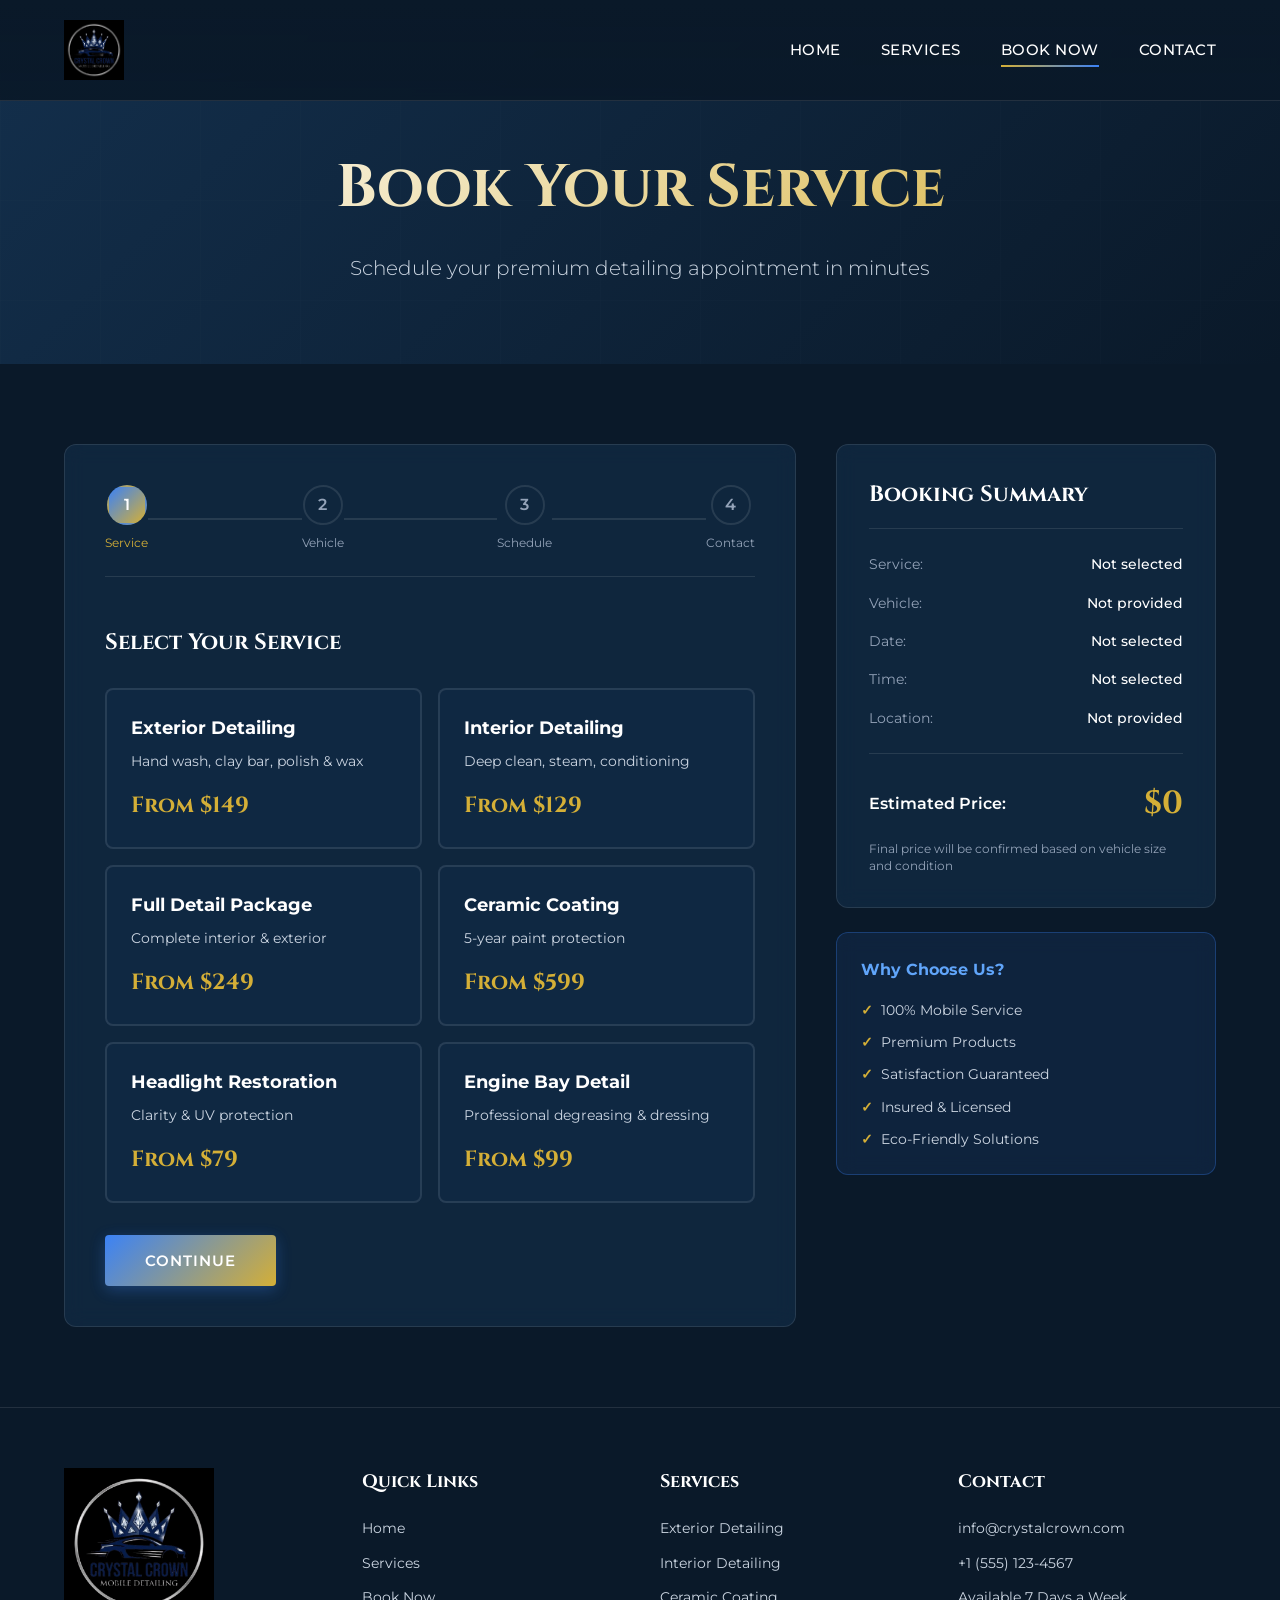
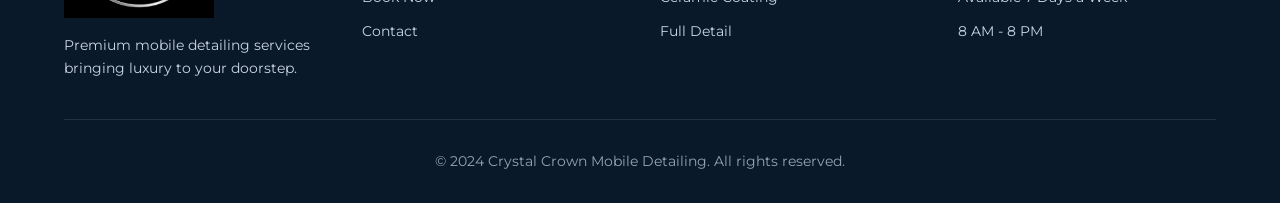
==== bookings.html @ 810d4a88 "160326-INITIAL COMMIT" ====
<!DOCTYPE html>
<html lang="en">
<head>
    <meta charset="UTF-8">
    <meta name="viewport" content="width=device-width, initial-scale=1.0">
    <title>Book Your Service - Crystal Crown Mobile Detailing</title>
    <meta name="description" content="Book your premium mobile car detailing service online. Fast, convenient scheduling.">
    <link rel="stylesheet" href="styles.css">
    <link rel="preconnect" href="https://fonts.googleapis.com">
    <link rel="preconnect" href="https://fonts.gstatic.com" crossorigin>
    <link href="https://fonts.googleapis.com/css2?family=Cinzel:wght@400;600;700&family=Montserrat:wght@300;400;500;600&display=swap" rel="stylesheet">
</head>
<body>
    <nav class="navbar">
        <div class="container">
            <div class="nav-wrapper">
                <a href="index.html" class="logo-link">
                    <img src="IMG_9351.png" alt="Crystal Crown Mobile Detailing" class="logo">
                </a>
                <button class="mobile-menu-toggle" aria-label="Toggle menu">
                    <span></span>
                    <span></span>
                    <span></span>
                </button>
                <ul class="nav-menu">
                    <li><a href="index.html" class="nav-link">Home</a></li>
                    <li><a href="index.html#services" class="nav-link">Services</a></li>
                    <li><a href="bookings.html" class="nav-link active">Book Now</a></li>
                    <li><a href="contact.html" class="nav-link">Contact</a></li>
                </ul>
            </div>
        </div>
    </nav>

    <section class="page-header">
        <div class="container">
            <h1 class="page-title">Book Your Service</h1>
            <p class="page-subtitle">Schedule your premium detailing appointment in minutes</p>
        </div>
    </section>

    <section class="booking-section">
        <div class="container">
            <div class="booking-layout">
                <div class="booking-form-container">
                    <div class="form-card">
                        <div class="progress-bar">
                            <div class="progress-step active" data-step="1">
                                <div class="step-number">1</div>
                                <span>Service</span>
                            </div>
                            <div class="progress-line"></div>
                            <div class="progress-step" data-step="2">
                                <div class="step-number">2</div>
                                <span>Vehicle</span>
                            </div>
                            <div class="progress-line"></div>
                            <div class="progress-step" data-step="3">
                                <div class="step-number">3</div>
                                <span>Schedule</span>
                            </div>
                            <div class="progress-line"></div>
                            <div class="progress-step" data-step="4">
                                <div class="step-number">4</div>
                                <span>Contact</span>
                            </div>
                        </div>

                        <div class="booking-form" id="bookingForm">
                            <div class="form-step active" data-step="1">
                                <h3 class="step-title">Select Your Service</h3>
                                <div class="service-options">
                                    <label class="service-option">
                                        <input type="radio" name="service" value="exterior" required>
                                        <div class="option-card">
                                            <h4>Exterior Detailing</h4>
                                            <p>Hand wash, clay bar, polish & wax</p>
                                            <span class="option-price">From $149</span>
                                        </div>
                                    </label>
                                    <label class="service-option">
                                        <input type="radio" name="service" value="interior" required>
                                        <div class="option-card">
                                            <h4>Interior Detailing</h4>
                                            <p>Deep clean, steam, conditioning</p>
                                            <span class="option-price">From $129</span>
                                        </div>
                                    </label>
                                    <label class="service-option">
                                        <input type="radio" name="service" value="full" required>
                                        <div class="option-card">
                                            <h4>Full Detail Package</h4>
                                            <p>Complete interior & exterior</p>
                                            <span class="option-price">From $249</span>
                                        </div>
                                    </label>
                                    <label class="service-option">
                                        <input type="radio" name="service" value="ceramic" required>
                                        <div class="option-card">
                                            <h4>Ceramic Coating</h4>
                                            <p>5-year paint protection</p>
                                            <span class="option-price">From $599</span>
                                        </div>
                                    </label>
                                    <label class="service-option">
                                        <input type="radio" name="service" value="headlight" required>
                                        <div class="option-card">
                                            <h4>Headlight Restoration</h4>
                                            <p>Clarity & UV protection</p>
                                            <span class="option-price">From $79</span>
                                        </div>
                                    </label>
                                    <label class="service-option">
                                        <input type="radio" name="service" value="engine" required>
                                        <div class="option-card">
                                            <h4>Engine Bay Detail</h4>
                                            <p>Professional degreasing & dressing</p>
                                            <span class="option-price">From $99</span>
                                        </div>
                                    </label>
                                </div>
                                <button type="button" class="btn btn-primary btn-next">Continue</button>
                            </div>

                            <div class="form-step" data-step="2">
                                <h3 class="step-title">Vehicle Information</h3>
                                <div class="form-grid">
                                    <div class="form-group">
                                        <label for="vehicleMake">Make</label>
                                        <input type="text" id="vehicleMake" name="vehicleMake" placeholder="e.g., Toyota" required>
                                    </div>
                                    <div class="form-group">
                                        <label for="vehicleModel">Model</label>
                                        <input type="text" id="vehicleModel" name="vehicleModel" placeholder="e.g., Camry" required>
                                    </div>
                                    <div class="form-group">
                                        <label for="vehicleYear">Year</label>
                                        <input type="number" id="vehicleYear" name="vehicleYear" placeholder="e.g., 2020" min="1980" max="2025" required>
                                    </div>
                                    <div class="form-group">
                                        <label for="vehicleColor">Color</label>
                                        <input type="text" id="vehicleColor" name="vehicleColor" placeholder="e.g., Black" required>
                                    </div>
                                </div>
                                <div class="form-group">
                                    <label for="vehicleCondition">Current Condition</label>
                                    <select id="vehicleCondition" name="vehicleCondition" required>
                                        <option value="">Select condition</option>
                                        <option value="excellent">Excellent - Regular maintenance</option>
                                        <option value="good">Good - Minor dirt/dust</option>
                                        <option value="fair">Fair - Moderate cleaning needed</option>
                                        <option value="poor">Poor - Heavy cleaning required</option>
                                    </select>
                                </div>
                                <div class="form-buttons">
                                    <button type="button" class="btn btn-secondary btn-prev">Back</button>
                                    <button type="button" class="btn btn-primary btn-next">Continue</button>
                                </div>
                            </div>

                            <div class="form-step" data-step="3">
                                <h3 class="step-title">Schedule & Location</h3>
                                <div class="form-grid">
                                    <div class="form-group">
                                        <label for="appointmentDate">Preferred Date</label>
                                        <input type="date" id="appointmentDate" name="appointmentDate" required>
                                    </div>
                                    <div class="form-group">
                                        <label for="appointmentTime">Preferred Time</label>
                                        <select id="appointmentTime" name="appointmentTime" required>
                                            <option value="">Select time</option>
                                            <option value="08:00">8:00 AM</option>
                                            <option value="09:00">9:00 AM</option>
                                            <option value="10:00">10:00 AM</option>
                                            <option value="11:00">11:00 AM</option>
                                            <option value="12:00">12:00 PM</option>
                                            <option value="13:00">1:00 PM</option>
                                            <option value="14:00">2:00 PM</option>
                                            <option value="15:00">3:00 PM</option>
                                            <option value="16:00">4:00 PM</option>
                                            <option value="17:00">5:00 PM</option>
                                        </select>
                                    </div>
                                </div>
                                <div class="form-group">
                                    <label for="serviceAddress">Service Address</label>
                                    <input type="text" id="serviceAddress" name="serviceAddress" placeholder="Street Address" required>
                                </div>
                                <div class="form-grid">
                                    <div class="form-group">
                                        <label for="city">City</label>
                                        <input type="text" id="city" name="city" placeholder="City" required>
                                    </div>
                                    <div class="form-group">
                                        <label for="zipCode">ZIP Code</label>
                                        <input type="text" id="zipCode" name="zipCode" placeholder="ZIP Code" required>
                                    </div>
                                </div>
                                <div class="form-group">
                                    <label for="parkingNotes">Parking Instructions (Optional)</label>
                                    <textarea id="parkingNotes" name="parkingNotes" rows="3" placeholder="Any special parking instructions or gate codes?"></textarea>
                                </div>
                                <div class="form-buttons">
                                    <button type="button" class="btn btn-secondary btn-prev">Back</button>
                                    <button type="button" class="btn btn-primary btn-next">Continue</button>
                                </div>
                            </div>

                            <div class="form-step" data-step="4">
                                <h3 class="step-title">Contact Information</h3>
                                <div class="form-grid">
                                    <div class="form-group">
                                        <label for="firstName">First Name</label>
                                        <input type="text" id="firstName" name="firstName" placeholder="First Name" required>
                                    </div>
                                    <div class="form-group">
                                        <label for="lastName">Last Name</label>
                                        <input type="text" id="lastName" name="lastName" placeholder="Last Name" required>
                                    </div>
                                </div>
                                <div class="form-group">
                                    <label for="email">Email Address</label>
                                    <input type="email" id="email" name="email" placeholder="your@email.com" required>
                                </div>
                                <div class="form-group">
                                    <label for="phone">Phone Number</label>
                                    <input type="tel" id="phone" name="phone" placeholder="(555) 123-4567" required>
                                </div>
                                <div class="form-group">
                                    <label for="specialRequests">Special Requests (Optional)</label>
                                    <textarea id="specialRequests" name="specialRequests" rows="3" placeholder="Any special requests or concerns we should know about?"></textarea>
                                </div>
                                <div class="form-group checkbox-group">
                                    <label>
                                        <input type="checkbox" name="terms" required>
                                        <span>I agree to the terms and conditions</span>
                                    </label>
                                </div>
                                <div class="form-buttons">
                                    <button type="button" class="btn btn-secondary btn-prev">Back</button>
                                    <button type="submit" class="btn btn-primary btn-submit">Complete Booking</button>
                                </div>
                            </div>
                        </div>
                    </div>
                </div>

                <div class="booking-summary">
                    <div class="summary-card">
                        <h3 class="summary-title">Booking Summary</h3>
                        <div class="summary-content">
                            <div class="summary-item">
                                <span class="summary-label">Service:</span>
                                <span class="summary-value" id="summaryService">Not selected</span>
                            </div>
                            <div class="summary-item">
                                <span class="summary-label">Vehicle:</span>
                                <span class="summary-value" id="summaryVehicle">Not provided</span>
                            </div>
                            <div class="summary-item">
                                <span class="summary-label">Date:</span>
                                <span class="summary-value" id="summaryDate">Not selected</span>
                            </div>
                            <div class="summary-item">
                                <span class="summary-label">Time:</span>
                                <span class="summary-value" id="summaryTime">Not selected</span>
                            </div>
                            <div class="summary-item">
                                <span class="summary-label">Location:</span>
                                <span class="summary-value" id="summaryLocation">Not provided</span>
                            </div>
                        </div>
                        <div class="summary-footer">
                            <div class="summary-total">
                                <span>Estimated Price:</span>
                                <span class="total-price" id="summaryPrice">$0</span>
                            </div>
                            <p class="summary-note">Final price will be confirmed based on vehicle size and condition</p>
                        </div>
                    </div>

                    <div class="info-card">
                        <h4>Why Choose Us?</h4>
                        <ul class="info-list">
                            <li>100% Mobile Service</li>
                            <li>Premium Products</li>
                            <li>Satisfaction Guaranteed</li>
                            <li>Insured & Licensed</li>
                            <li>Eco-Friendly Solutions</li>
                        </ul>
                    </div>
                </div>
            </div>
        </div>
    </section>

    <footer class="footer">
        <div class="container">
            <div class="footer-grid">
                <div class="footer-col">
                    <img src="IMG_9351.png" alt="Crystal Crown" class="footer-logo">
                    <p class="footer-text">Premium mobile detailing services bringing luxury to your doorstep.</p>
                </div>
                <div class="footer-col">
                    <h4 class="footer-title">Quick Links</h4>
                    <ul class="footer-links">
                        <li><a href="index.html">Home</a></li>
                        <li><a href="index.html#services">Services</a></li>
                        <li><a href="bookings.html">Book Now</a></li>
                        <li><a href="contact.html">Contact</a></li>
                    </ul>
                </div>
                <div class="footer-col">
                    <h4 class="footer-title">Services</h4>
                    <ul class="footer-links">
                        <li><a href="bookings.html">Exterior Detailing</a></li>
                        <li><a href="bookings.html">Interior Detailing</a></li>
                        <li><a href="bookings.html">Ceramic Coating</a></li>
                        <li><a href="bookings.html">Full Detail</a></li>
                    </ul>
                </div>
                <div class="footer-col">
                    <h4 class="footer-title">Contact</h4>
                    <ul class="footer-links">
                        <li>info@crystalcrown.com</li>
                        <li>+1 (555) 123-4567</li>
                        <li>Available 7 Days a Week</li>
                        <li>8 AM - 8 PM</li>
                    </ul>
                </div>
            </div>
            <div class="footer-bottom">
                <p>&copy; 2024 Crystal Crown Mobile Detailing. All rights reserved.</p>
            </div>
        </div>
    </footer>

    <script src="script.js"></script>
</body>
</html>
---- styles.css ----
/* ========================================
   CSS Variables & Reset
   ======================================== */

:root {
    --primary-navy: #0a1929;
    --secondary-navy: #132f4c;
    --accent-blue: #3b82f6;
    --accent-gold: #d4af37;
    --light-blue: #60a5fa;
    --text-white: #ffffff;
    --text-gray: #cbd5e1;
    --text-muted: #94a3b8;
    --border-color: rgba(255, 255, 255, 0.1);
    --card-bg: rgba(19, 47, 76, 0.6);
    --overlay-dark: rgba(10, 25, 41, 0.85);
    
    --font-display: 'Cinzel', serif;
    --font-body: 'Montserrat', sans-serif;
    
    --transition-smooth: all 0.4s cubic-bezier(0.4, 0, 0.2, 1);
    --transition-fast: all 0.2s ease;
}

* {
    margin: 0;
    padding: 0;
    box-sizing: border-box;
}

html {
    scroll-behavior: smooth;
}

body {
    font-family: var(--font-body);
    background-color: var(--primary-navy);
    color: var(--text-white);
    line-height: 1.6;
    overflow-x: hidden;
}

img {
    max-width: 100%;
    height: auto;
    display: block;
}

a {
    text-decoration: none;
    color: inherit;
    transition: var(--transition-fast);
}

button {
    cursor: pointer;
    border: none;
    background: none;
    font-family: inherit;
}

ul {
    list-style: none;
}

/* ========================================
   Layout Utilities
   ======================================== */

.container {
    max-width: 1200px;
    margin: 0 auto;
    padding: 0 24px;
}

/* ========================================
   Navigation
   ======================================== */

.navbar {
    position: fixed;
    top: 0;
    left: 0;
    width: 100%;
    background: linear-gradient(180deg, var(--primary-navy) 0%, rgba(10, 25, 41, 0.95) 100%);
    backdrop-filter: blur(10px);
    z-index: 1000;
    padding: 20px 0;
    border-bottom: 1px solid var(--border-color);
    transition: var(--transition-smooth);
}

.navbar.scrolled {
    padding: 12px 0;
    box-shadow: 0 4px 20px rgba(0, 0, 0, 0.3);
}

.nav-wrapper {
    display: flex;
    align-items: center;
    justify-content: space-between;
}

.logo {
    height: 60px;
    width: auto;
    transition: var(--transition-smooth);
}

.navbar.scrolled .logo {
    height: 50px;
}

.nav-menu {
    display: flex;
    gap: 40px;
    align-items: center;
}

.nav-link {
    font-weight: 500;
    font-size: 15px;
    letter-spacing: 0.5px;
    text-transform: uppercase;
    position: relative;
    padding: 8px 0;
}

.nav-link::after {
    content: '';
    position: absolute;
    bottom: 0;
    left: 0;
    width: 0;
    height: 2px;
    background: linear-gradient(90deg, var(--accent-gold), var(--accent-blue));
    transition: var(--transition-smooth);
}

.nav-link:hover::after,
.nav-link.active::after {
    width: 100%;
}

.mobile-menu-toggle {
    display: none;
    flex-direction: column;
    gap: 6px;
    padding: 8px;
}

.mobile-menu-toggle span {
    display: block;
    width: 28px;
    height: 3px;
    background: var(--text-white);
    border-radius: 2px;
    transition: var(--transition-smooth);
}

/* ========================================
   Hero Section
   ======================================== */

.hero {
    position: relative;
    height: 100vh;
    display: flex;
    align-items: center;
    justify-content: center;
    overflow: hidden;
}

.hero-video-container {
    position: absolute;
    top: 0;
    left: 0;
    width: 100%;
    height: 100%;
    z-index: 1;
}

.hero-video {
    width: 100%;
    height: 100%;
    object-fit: cover;
}

.hero-overlay {
    position: absolute;
    top: 0;
    left: 0;
    width: 100%;
    height: 100%;
    background: linear-gradient(135deg, rgba(10, 25, 41, 0.9) 0%, rgba(19, 47, 76, 0.85) 100%);
}

.hero-content {
    position: relative;
    z-index: 2;
    text-align: center;
    padding-top: 80px;
}

.hero-text {
    max-width: 900px;
    margin: 0 auto;
    animation: fadeInUp 1s ease-out;
}

.hero-title {
    font-family: var(--font-display);
    font-size: clamp(48px, 7vw, 86px);
    font-weight: 700;
    line-height: 1.1;
    margin-bottom: 24px;
    letter-spacing: 2px;
}

.title-line {
    display: block;
    background: linear-gradient(135deg, var(--text-white) 0%, var(--accent-gold) 100%);
    -webkit-background-clip: text;
    -webkit-text-fill-color: transparent;
    background-clip: text;
    animation: fadeInUp 1s ease-out backwards;
}

.title-line:nth-child(2) {
    animation-delay: 0.2s;
}

.hero-subtitle {
    font-size: clamp(18px, 2vw, 24px);
    color: var(--text-gray);
    margin-bottom: 40px;
    font-weight: 300;
    letter-spacing: 1px;
    animation: fadeInUp 1s ease-out 0.4s backwards;
}

.hero-buttons {
    display: flex;
    gap: 20px;
    justify-content: center;
    flex-wrap: wrap;
    animation: fadeInUp 1s ease-out 0.6s backwards;
}

.scroll-indicator {
    position: absolute;
    bottom: 40px;
    left: 50%;
    transform: translateX(-50%);
    display: flex;
    flex-direction: column;
    align-items: center;
    gap: 12px;
    color: var(--text-gray);
    font-size: 12px;
    letter-spacing: 2px;
    text-transform: uppercase;
    z-index: 2;
    animation: bounce 2s infinite;
}

.scroll-line {
    width: 1px;
    height: 40px;
    background: linear-gradient(180deg, var(--accent-gold) 0%, transparent 100%);
}

/* ========================================
   Buttons
   ======================================== */

.btn {
    display: inline-block;
    padding: 16px 40px;
    font-weight: 600;
    font-size: 15px;
    letter-spacing: 1px;
    text-transform: uppercase;
    border-radius: 4px;
    transition: var(--transition-smooth);
    position: relative;
    overflow: hidden;
}

.btn::before {
    content: '';
    position: absolute;
    top: 50%;
    left: 50%;
    width: 0;
    height: 0;
    border-radius: 50%;
    background: rgba(255, 255, 255, 0.2);
    transform: translate(-50%, -50%);
    transition: width 0.6s, height 0.6s;
}

.btn:hover::before {
    width: 300px;
    height: 300px;
}

.btn-primary {
    background: linear-gradient(135deg, var(--accent-blue), var(--accent-gold));
    color: var(--text-white);
    box-shadow: 0 4px 15px rgba(59, 130, 246, 0.3);
}

.btn-primary:hover {
    transform: translateY(-2px);
    box-shadow: 0 6px 25px rgba(59, 130, 246, 0.4);
}

.btn-secondary {
    background: transparent;
    color: var(--text-white);
    border: 2px solid var(--accent-gold);
}

.btn-secondary:hover {
    background: var(--accent-gold);
    transform: translateY(-2px);
}

.btn-large {
    padding: 20px 50px;
    font-size: 16px;
}

/* ========================================
   Features Section
   ======================================== */

.features {
    padding: 100px 0;
    background: linear-gradient(180deg, var(--primary-navy) 0%, var(--secondary-navy) 100%);
}

.features-grid {
    display: grid;
    grid-template-columns: repeat(auto-fit, minmax(280px, 1fr));
    gap: 40px;
}

.feature-card {
    text-align: center;
    padding: 40px 30px;
    background: var(--card-bg);
    border: 1px solid var(--border-color);
    border-radius: 8px;
    backdrop-filter: blur(10px);
    transition: var(--transition-smooth);
}

.feature-card:hover {
    transform: translateY(-8px);
    border-color: var(--accent-gold);
    box-shadow: 0 10px 40px rgba(212, 175, 55, 0.2);
}

.feature-icon {
    width: 60px;
    height: 60px;
    margin: 0 auto 24px;
    color: var(--accent-gold);
}

.feature-card h3 {
    font-family: var(--font-display);
    font-size: 22px;
    margin-bottom: 12px;
    color: var(--text-white);
}

.feature-card p {
    color: var(--text-gray);
    font-size: 15px;
    line-height: 1.6;
}

/* ========================================
   Section Headers
   ======================================== */

.section-header {
    text-align: center;
    margin-bottom: 60px;
}

.section-title {
    font-family: var(--font-display);
    font-size: clamp(36px, 5vw, 52px);
    font-weight: 700;
    margin-bottom: 16px;
    background: linear-gradient(135deg, var(--text-white) 0%, var(--accent-gold) 100%);
    -webkit-background-clip: text;
    -webkit-text-fill-color: transparent;
    background-clip: text;
}

.section-subtitle {
    font-size: 18px;
    color: var(--text-gray);
    max-width: 600px;
    margin: 0 auto;
    font-weight: 300;
}

/* ========================================
   Services Section
   ======================================== */

.services {
    padding: 100px 0;
    background: var(--secondary-navy);
}

.services-grid {
    display: grid;
    grid-template-columns: repeat(auto-fill, minmax(340px, 1fr));
    gap: 32px;
}

.service-card {
    background: var(--card-bg);
    border: 1px solid var(--border-color);
    border-radius: 12px;
    overflow: hidden;
    backdrop-filter: blur(10px);
    transition: var(--transition-smooth);
}

.service-card:hover {
    transform: translateY(-8px);
    border-color: var(--accent-gold);
    box-shadow: 0 12px 40px rgba(0, 0, 0, 0.4);
}

.service-image {
    position: relative;
    height: 240px;
    overflow: hidden;
    background: linear-gradient(135deg, var(--primary-navy), var(--secondary-navy));
    display: flex;
    align-items: center;
    justify-content: center;
}

.service-image img {
    width: 100%;
    height: 100%;
    object-fit: contain;
    padding: 40px;
    opacity: 0.9;
    transition: var(--transition-smooth);
}

.service-card:hover .service-image img {
    transform: scale(1.1);
    opacity: 1;
}

.service-overlay {
    position: absolute;
    top: 0;
    left: 0;
    width: 100%;
    height: 100%;
    background: var(--overlay-dark);
    display: flex;
    align-items: center;
    justify-content: center;
    opacity: 0;
    transition: var(--transition-smooth);
}

.service-card:hover .service-overlay {
    opacity: 1;
}

.service-btn {
    padding: 12px 32px;
    background: linear-gradient(135deg, var(--accent-blue), var(--accent-gold));
    color: var(--text-white);
    font-weight: 600;
    letter-spacing: 1px;
    text-transform: uppercase;
    border-radius: 4px;
    font-size: 14px;
    transition: var(--transition-smooth);
}

.service-btn:hover {
    transform: scale(1.05);
}

.service-content {
    padding: 28px;
}

.service-title {
    font-family: var(--font-display);
    font-size: 24px;
    margin-bottom: 12px;
    color: var(--text-white);
}

.service-description {
    color: var(--text-gray);
    font-size: 15px;
    line-height: 1.6;
    margin-bottom: 20px;
}

.service-features {
    display: flex;
    flex-wrap: wrap;
    gap: 8px;
    margin-bottom: 20px;
}

.feature-tag {
    padding: 6px 14px;
    background: rgba(59, 130, 246, 0.15);
    color: var(--light-blue);
    font-size: 12px;
    border-radius: 20px;
    border: 1px solid rgba(59, 130, 246, 0.3);
    font-weight: 500;
}

.service-price {
    font-size: 28px;
    font-weight: 700;
    color: var(--accent-gold);
    font-family: var(--font-display);
}

/* ========================================
   Testimonials Section
   ======================================== */

.testimonials {
    padding: 100px 0;
    background: linear-gradient(180deg, var(--secondary-navy) 0%, var(--primary-navy) 100%);
}

.testimonials-grid {
    display: grid;
    grid-template-columns: repeat(auto-fit, minmax(300px, 1fr));
    gap: 32px;
}

.testimonial-card {
    padding: 36px;
    background: var(--card-bg);
    border: 1px solid var(--border-color);
    border-radius: 12px;
    backdrop-filter: blur(10px);
    transition: var(--transition-smooth);
}

.testimonial-card:hover {
    transform: translateY(-8px);
    border-color: var(--accent-blue);
}

.stars {
    font-size: 20px;
    color: var(--accent-gold);
    margin-bottom: 20px;
}

.testimonial-text {
    color: var(--text-gray);
    font-size: 16px;
    line-height: 1.7;
    margin-bottom: 20px;
    font-style: italic;
}

.testimonial-author {
    color: var(--text-white);
    font-weight: 600;
    font-size: 15px;
}

/* ========================================
   CTA Section
   ======================================== */

.cta {
    padding: 100px 0;
    background: linear-gradient(135deg, var(--secondary-navy) 0%, var(--primary-navy) 100%);
    position: relative;
}

.cta::before {
    content: '';
    position: absolute;
    top: 0;
    left: 0;
    width: 100%;
    height: 100%;
    background: url('data:image/svg+xml,<svg width="100" height="100" xmlns="http://www.w3.org/2000/svg"><defs><pattern id="grid" width="100" height="100" patternUnits="userSpaceOnUse"><path d="M 100 0 L 0 0 0 100" fill="none" stroke="rgba(255,255,255,0.03)" stroke-width="1"/></pattern></defs><rect width="100%" height="100%" fill="url(%23grid)"/></svg>');
    opacity: 0.5;
}

.cta-content {
    text-align: center;
    position: relative;
    z-index: 1;
}

.cta-title {
    font-family: var(--font-display);
    font-size: clamp(32px, 5vw, 48px);
    margin-bottom: 16px;
    background: linear-gradient(135deg, var(--text-white) 0%, var(--accent-gold) 100%);
    -webkit-background-clip: text;
    -webkit-text-fill-color: transparent;
    background-clip: text;
}

.cta-subtitle {
    font-size: 20px;
    color: var(--text-gray);
    margin-bottom: 40px;
    font-weight: 300;
}

.cta-buttons {
    display: flex;
    gap: 20px;
    justify-content: center;
    flex-wrap: wrap;
}

/* ========================================
   Footer
   ======================================== */

.footer {
    background: var(--primary-navy);
    padding: 60px 0 30px;
    border-top: 1px solid var(--border-color);
}

.footer-grid {
    display: grid;
    grid-template-columns: repeat(auto-fit, minmax(250px, 1fr));
    gap: 40px;
    margin-bottom: 40px;
}

.footer-logo {
    width: 150px;
    margin-bottom: 16px;
}

.footer-text {
    color: var(--text-gray);
    font-size: 14px;
    line-height: 1.6;
}

.footer-title {
    font-family: var(--font-display);
    font-size: 18px;
    margin-bottom: 20px;
    color: var(--text-white);
}

.footer-links {
    display: flex;
    flex-direction: column;
    gap: 12px;
}

.footer-links a,
.footer-links li {
    color: var(--text-gray);
    font-size: 14px;
    transition: var(--transition-fast);
}

.footer-links a:hover {
    color: var(--accent-gold);
    padding-left: 5px;
}

.footer-bottom {
    text-align: center;
    padding-top: 30px;
    border-top: 1px solid var(--border-color);
    color: var(--text-muted);
    font-size: 14px;
}

/* ========================================
   Page Header
   ======================================== */

.page-header {
    padding: 140px 0 80px;
    background: linear-gradient(135deg, var(--secondary-navy) 0%, var(--primary-navy) 100%);
    text-align: center;
    position: relative;
}

.page-header::before {
    content: '';
    position: absolute;
    top: 0;
    left: 0;
    width: 100%;
    height: 100%;
    background: url('data:image/svg+xml,<svg width="100" height="100" xmlns="http://www.w3.org/2000/svg"><defs><pattern id="grid" width="100" height="100" patternUnits="userSpaceOnUse"><path d="M 100 0 L 0 0 0 100" fill="none" stroke="rgba(255,255,255,0.03)" stroke-width="1"/></pattern></defs><rect width="100%" height="100%" fill="url(%23grid)"/></svg>');
    opacity: 0.5;
}

.page-title {
    font-family: var(--font-display);
    font-size: clamp(40px, 6vw, 60px);
    margin-bottom: 16px;
    background: linear-gradient(135deg, var(--text-white) 0%, var(--accent-gold) 100%);
    -webkit-background-clip: text;
    -webkit-text-fill-color: transparent;
    background-clip: text;
    position: relative;
    z-index: 1;
}

.page-subtitle {
    font-size: 20px;
    color: var(--text-gray);
    font-weight: 300;
    position: relative;
    z-index: 1;
}

/* ========================================
   Booking Section
   ======================================== */

.booking-section {
    padding: 80px 0;
    background: var(--primary-navy);
}

.booking-layout {
    display: grid;
    grid-template-columns: 1fr 380px;
    gap: 40px;
    align-items: start;
}

.form-card {
    background: var(--card-bg);
    border: 1px solid var(--border-color);
    border-radius: 12px;
    padding: 40px;
    backdrop-filter: blur(10px);
}

.form-title {
    font-family: var(--font-display);
    font-size: 28px;
    margin-bottom: 32px;
    color: var(--text-white);
}

.progress-bar {
    display: flex;
    align-items: center;
    justify-content: space-between;
    margin-bottom: 48px;
    padding-bottom: 24px;
    border-bottom: 1px solid var(--border-color);
}

.progress-step {
    display: flex;
    flex-direction: column;
    align-items: center;
    gap: 8px;
    font-size: 12px;
    color: var(--text-muted);
    transition: var(--transition-smooth);
}

.progress-step.active {
    color: var(--accent-gold);
}

.step-number {
    width: 40px;
    height: 40px;
    border-radius: 50%;
    border: 2px solid var(--border-color);
    display: flex;
    align-items: center;
    justify-content: center;
    font-weight: 600;
    font-size: 16px;
    transition: var(--transition-smooth);
}

.progress-step.active .step-number {
    background: linear-gradient(135deg, var(--accent-blue), var(--accent-gold));
    border-color: transparent;
    color: var(--text-white);
}

.progress-line {
    flex: 1;
    height: 2px;
    background: var(--border-color);
}

.form-step {
    display: none;
}

.form-step.active {
    display: block;
    animation: fadeIn 0.4s ease;
}

.step-title {
    font-family: var(--font-display);
    font-size: 22px;
    margin-bottom: 28px;
    color: var(--text-white);
}

.service-options {
    display: grid;
    grid-template-columns: repeat(auto-fill, minmax(280px, 1fr));
    gap: 16px;
    margin-bottom: 32px;
}

.service-option {
    cursor: pointer;
}

.service-option input[type="radio"] {
    display: none;
}

.option-card {
    padding: 24px;
    background: rgba(19, 47, 76, 0.4);
    border: 2px solid var(--border-color);
    border-radius: 8px;
    transition: var(--transition-smooth);
    height: 100%;
}

.service-option input[type="radio"]:checked + .option-card {
    border-color: var(--accent-gold);
    background: rgba(212, 175, 55, 0.1);
}

.option-card:hover {
    border-color: var(--accent-blue);
    transform: translateY(-4px);
}

.option-card h4 {
    font-size: 18px;
    margin-bottom: 8px;
    color: var(--text-white);
}

.option-card p {
    font-size: 14px;
    color: var(--text-gray);
    margin-bottom: 16px;
    line-height: 1.5;
}

.option-price {
    font-size: 22px;
    font-weight: 700;
    color: var(--accent-gold);
    font-family: var(--font-display);
}

.form-grid {
    display: grid;
    grid-template-columns: repeat(2, 1fr);
    gap: 20px;
    margin-bottom: 20px;
}

.form-group {
    margin-bottom: 24px;
}

.form-group label {
    display: block;
    margin-bottom: 8px;
    font-size: 14px;
    font-weight: 600;
    color: var(--text-white);
    letter-spacing: 0.5px;
}

.form-group input,
.form-group select,
.form-group textarea {
    width: 100%;
    padding: 14px 16px;
    background: rgba(19, 47, 76, 0.4);
    border: 1px solid var(--border-color);
    border-radius: 6px;
    color: var(--text-white);
    font-size: 15px;
    font-family: var(--font-body);
    transition: var(--transition-fast);
}

.form-group input:focus,
.form-group select:focus,
.form-group textarea:focus {
    outline: none;
    border-color: var(--accent-blue);
    background: rgba(19, 47, 76, 0.6);
}

.form-group input::placeholder,
.form-group textarea::placeholder {
    color: var(--text-muted);
}

.form-buttons {
    display: flex;
    gap: 16px;
    justify-content: flex-end;
    margin-top: 32px;
}

.btn-next,
.btn-prev,
.btn-submit {
    min-width: 140px;
}

.checkbox-group label {
    display: flex;
    align-items: center;
    gap: 12px;
    cursor: pointer;
}

.checkbox-group input[type="checkbox"] {
    width: auto;
    cursor: pointer;
}

/* ========================================
   Booking Summary
   ======================================== */

.booking-summary {
    display: flex;
    flex-direction: column;
    gap: 24px;
}

.summary-card {
    background: var(--card-bg);
    border: 1px solid var(--border-color);
    border-radius: 12px;
    padding: 32px;
    backdrop-filter: blur(10px);
    position: sticky;
    top: 100px;
}

.summary-title {
    font-family: var(--font-display);
    font-size: 22px;
    margin-bottom: 24px;
    color: var(--text-white);
    padding-bottom: 16px;
    border-bottom: 1px solid var(--border-color);
}

.summary-content {
    display: flex;
    flex-direction: column;
    gap: 16px;
    margin-bottom: 24px;
}

.summary-item {
    display: flex;
    justify-content: space-between;
    gap: 16px;
}

.summary-label {
    color: var(--text-muted);
    font-size: 14px;
}

.summary-value {
    color: var(--text-white);
    font-size: 14px;
    font-weight: 500;
    text-align: right;
}

.summary-footer {
    padding-top: 24px;
    border-top: 1px solid var(--border-color);
}

.summary-total {
    display: flex;
    justify-content: space-between;
    align-items: center;
    margin-bottom: 12px;
}

.summary-total span:first-child {
    font-size: 16px;
    font-weight: 600;
    color: var(--text-white);
}

.total-price {
    font-size: 32px;
    font-weight: 700;
    color: var(--accent-gold);
    font-family: var(--font-display);
}

.summary-note {
    font-size: 12px;
    color: var(--text-muted);
    line-height: 1.4;
}

.info-card {
    background: rgba(59, 130, 246, 0.1);
    border: 1px solid rgba(59, 130, 246, 0.3);
    border-radius: 12px;
    padding: 24px;
    backdrop-filter: blur(10px);
}

.info-card h4 {
    font-size: 16px;
    margin-bottom: 16px;
    color: var(--light-blue);
}

.info-list {
    display: flex;
    flex-direction: column;
    gap: 10px;
}

.info-list li {
    color: var(--text-gray);
    font-size: 14px;
    padding-left: 20px;
    position: relative;
}

.info-list li::before {
    content: '✓';
    position: absolute;
    left: 0;
    color: var(--accent-gold);
    font-weight: bold;
}

/* ========================================
   Contact Section
   ======================================== */

.contact-section {
    padding: 80px 0;
    background: var(--primary-navy);
}

.contact-layout {
    display: grid;
    grid-template-columns: 400px 1fr;
    gap: 60px;
    align-items: start;
}

.contact-info {
    display: flex;
    flex-direction: column;
    gap: 24px;
}

.contact-card {
    background: var(--card-bg);
    border: 1px solid var(--border-color);
    border-radius: 12px;
    padding: 28px;
    backdrop-filter: blur(10px);
    transition: var(--transition-smooth);
}

.contact-card:hover {
    border-color: var(--accent-blue);
    transform: translateY(-4px);
}

.contact-icon {
    width: 48px;
    height: 48px;
    margin-bottom: 16px;
    color: var(--accent-gold);
}

.contact-card h3 {
    font-family: var(--font-display);
    font-size: 20px;
    margin-bottom: 12px;
    color: var(--text-white);
}

.contact-card p {
    color: var(--text-gray);
    font-size: 15px;
    line-height: 1.6;
}

.contact-card a {
    color: var(--light-blue);
    transition: var(--transition-fast);
}

.contact-card a:hover {
    color: var(--accent-gold);
}

.contact-hours {
    margin-top: 8px;
    font-size: 14px;
}

.contact-note {
    margin-top: 4px;
    font-size: 13px;
    font-style: italic;
}

.form-description {
    color: var(--text-gray);
    margin-bottom: 32px;
    font-size: 15px;
    line-height: 1.6;
}

.form-success {
    display: none;
    text-align: center;
    padding: 60px 40px;
}

.form-success.active {
    display: block;
}

.success-icon {
    width: 80px;
    height: 80px;
    margin: 0 auto 24px;
    color: #10b981;
}

.form-success h3 {
    font-family: var(--font-display);
    font-size: 28px;
    margin-bottom: 12px;
    color: var(--text-white);
}

.form-success p {
    color: var(--text-gray);
    margin-bottom: 32px;
    font-size: 16px;
}

/* ========================================
   FAQ Section
   ======================================== */

.faq-section {
    padding: 80px 0;
    background: var(--secondary-navy);
}

.faq-grid {
    display: grid;
    gap: 16px;
    max-width: 900px;
    margin: 0 auto;
}

.faq-item {
    background: var(--card-bg);
    border: 1px solid var(--border-color);
    border-radius: 8px;
    overflow: hidden;
    backdrop-filter: blur(10px);
}

.faq-question {
    width: 100%;
    padding: 24px;
    display: flex;
    justify-content: space-between;
    align-items: center;
    gap: 20px;
    text-align: left;
    color: var(--text-white);
    font-size: 16px;
    font-weight: 600;
    cursor: pointer;
    transition: var(--transition-fast);
}

.faq-question:hover {
    color: var(--accent-gold);
}

.faq-icon {
    width: 24px;
    height: 24px;
    flex-shrink: 0;
    transition: var(--transition-smooth);
}

.faq-item.active .faq-icon {
    transform: rotate(180deg);
}

.faq-answer {
    max-height: 0;
    overflow: hidden;
    transition: max-height 0.4s ease;
}

.faq-item.active .faq-answer {
    max-height: 300px;
}

.faq-answer p {
    padding: 0 24px 24px;
    color: var(--text-gray);
    font-size: 15px;
    line-height: 1.7;
}

/* ========================================
   Animations
   ======================================== */

@keyframes fadeInUp {
    from {
        opacity: 0;
        transform: translateY(30px);
    }
    to {
        opacity: 1;
        transform: translateY(0);
    }
}

@keyframes fadeIn {
    from {
        opacity: 0;
    }
    to {
        opacity: 1;
    }
}

@keyframes bounce {
    0%, 100% {
        transform: translateX(-50%) translateY(0);
    }
    50% {
        transform: translateX(-50%) translateY(10px);
    }
}


/* ========================================
   Authentication Pages
   ======================================== */

.auth-section {
    padding: 120px 0 80px;
    background: var(--primary-navy);
    min-height: 100vh;
}

.auth-layout {
    display: grid;
    grid-template-columns: 1fr 1fr;
    gap: 60px;
    align-items: center;
}

.auth-header {
    text-align: center;
    margin-bottom: 40px;
}

.auth-title {
    font-family: var(--font-display);
    font-size: clamp(32px, 5vw, 42px);
    margin-bottom: 12px;
    background: linear-gradient(135deg, var(--text-white) 0%, var(--accent-gold) 100%);
    -webkit-background-clip: text;
    -webkit-text-fill-color: transparent;
    background-clip: text;
}

.auth-subtitle {
    font-size: 16px;
    color: var(--text-gray);
}

.auth-card {
    background: var(--card-bg);
    border: 1px solid var(--border-color);
    border-radius: 12px;
    padding: 48px;
    backdrop-filter: blur(10px);
}

.password-input-wrapper {
    position: relative;
}

.password-toggle {
    position: absolute;
    right: 12px;
    top: 50%;
    transform: translateY(-50%);
    background: none;
    border: none;
    color: var(--text-gray);
    padding: 8px;
    cursor: pointer;
    transition: var(--transition-fast);
}

.password-toggle:hover {
    color: var(--accent-gold);
}

.eye-icon {
    width: 20px;
    height: 20px;
}

.form-options {
    display: flex;
    justify-content: space-between;
    align-items: center;
    margin-bottom: 24px;
    font-size: 14px;
}

.checkbox-label {
    display: flex;
    align-items: center;
    gap: 8px;
    cursor: pointer;
    color: var(--text-gray);
}

.forgot-password {
    color: var(--accent-blue);
    font-size: 14px;
    transition: var(--transition-fast);
}

.forgot-password:hover {
    color: var(--accent-gold);
}

.btn-full {
    width: 100%;
}

.auth-divider {
    position: relative;
    text-align: center;
    margin: 32px 0;
}

.auth-divider::before {
    content: '';
    position: absolute;
    left: 0;
    top: 50%;
    width: 100%;
    height: 1px;
    background: var(--border-color);
}

.auth-divider span {
    position: relative;
    background: var(--card-bg);
    padding: 0 16px;
    color: var(--text-muted);
    font-size: 14px;
}

.social-login {
    display: grid;
    grid-template-columns: 1fr 1fr;
    gap: 12px;
}

.btn-social {
    display: flex;
    align-items: center;
    justify-content: center;
    gap: 10px;
    padding: 12px 20px;
    background: rgba(19, 47, 76, 0.4);
    border: 1px solid var(--border-color);
    border-radius: 6px;
    color: var(--text-white);
    font-weight: 500;
    font-size: 14px;
    transition: var(--transition-fast);
}

.btn-social:hover {
    background: rgba(19, 47, 76, 0.6);
    border-color: var(--accent-blue);
    transform: translateY(-2px);
}

.auth-footer {
    text-align: center;
    margin-top: 32px;
    padding-top: 24px;
    border-top: 1px solid var(--border-color);
    color: var(--text-gray);
    font-size: 14px;
}

.auth-link {
    color: var(--accent-blue);
    font-weight: 600;
    transition: var(--transition-fast);
}

.auth-link:hover {
    color: var(--accent-gold);
}

.auth-image {
    background: linear-gradient(135deg, var(--secondary-navy) 0%, rgba(19, 47, 76, 0.8) 100%);
    border: 1px solid var(--border-color);
    border-radius: 12px;
    padding: 60px 40px;
    text-align: center;
    backdrop-filter: blur(10px);
}

.auth-image-content {
    max-width: 500px;
    margin: 0 auto;
}

.auth-logo {
    width: 180px;
    margin: 0 auto 32px;
}

.auth-image h2 {
    font-family: var(--font-display);
    font-size: 28px;
    margin-bottom: 16px;
    color: var(--text-white);
}

.auth-image p {
    color: var(--text-gray);
    margin-bottom: 40px;
    line-height: 1.6;
}

.auth-stats {
    display: grid;
    grid-template-columns: repeat(3, 1fr);
    gap: 24px;
    margin-top: 40px;
}

.stat-item {
    text-align: center;
}

.stat-number {
    font-family: var(--font-display);
    font-size: 32px;
    font-weight: 700;
    color: var(--accent-gold);
    margin-bottom: 8px;
}

.stat-label {
    font-size: 13px;
    color: var(--text-gray);
}

.password-strength {
    margin-top: 8px;
}

.strength-bar {
    height: 4px;
    background: rgba(255, 255, 255, 0.1);
    border-radius: 2px;
    overflow: hidden;
    margin-bottom: 4px;
}

.strength-fill {
    height: 100%;
    width: 0;
    background: var(--accent-gold);
    transition: var(--transition-smooth);
}

.strength-text {
    font-size: 12px;
    color: var(--text-muted);
}

.inline-link {
    color: var(--accent-blue);
    transition: var(--transition-fast);
}

.inline-link:hover {
    color: var(--accent-gold);
}

.benefits-list {
    display: flex;
    flex-direction: column;
    gap: 24px;
    text-align: left;
}

.benefit-item {
    display: flex;
    gap: 16px;
    align-items: flex-start;
}

.benefit-icon {
    width: 24px;
    height: 24px;
    color: var(--accent-gold);
    flex-shrink: 0;
    margin-top: 4px;
}

.benefit-item h4 {
    font-size: 16px;
    color: var(--text-white);
    margin-bottom: 4px;
}

.benefit-item p {
    font-size: 14px;
    color: var(--text-gray);
    margin: 0;
}

/* ========================================
   Dashboard Pages
   ======================================== */

.dashboard-header {
    padding: 120px 0 40px;
    background: linear-gradient(135deg, var(--secondary-navy) 0%, var(--primary-navy) 100%);
}

.welcome-section {
    text-align: center;
}

.dashboard-title {
    font-family: var(--font-display);
    font-size: clamp(28px, 4vw, 40px);
    margin-bottom: 12px;
    color: var(--text-white);
}

.user-name {
    background: linear-gradient(135deg, var(--accent-gold) 0%, var(--light-blue) 100%);
    -webkit-background-clip: text;
    -webkit-text-fill-color: transparent;
    background-clip: text;
}

.dashboard-subtitle {
    font-size: 16px;
    color: var(--text-gray);
}

.dashboard-section {
    padding: 60px 0 100px;
    background: var(--primary-navy);
}

.dashboard-grid {
    display: flex;
    flex-direction: column;
    gap: 32px;
}

.stats-grid {
    display: grid;
    grid-template-columns: repeat(auto-fit, minmax(240px, 1fr));
    gap: 24px;
}

.stat-card {
    display: flex;
    align-items: center;
    gap: 20px;
    padding: 28px;
    background: var(--card-bg);
    border: 1px solid var(--border-color);
    border-radius: 12px;
    backdrop-filter: blur(10px);
    transition: var(--transition-smooth);
}

.stat-card:hover {
    transform: translateY(-4px);
    border-color: var(--accent-gold);
    box-shadow: 0 8px 30px rgba(0, 0, 0, 0.3);
}

.stat-icon {
    width: 48px;
    height: 48px;
    color: var(--accent-gold);
    flex-shrink: 0;
}

.stat-info {
    flex: 1;
}

.stat-number {
    font-family: var(--font-display);
    font-size: 32px;
    font-weight: 700;
    color: var(--text-white);
    line-height: 1;
    margin-bottom: 8px;
}

.stat-label {
    font-size: 13px;
    color: var(--text-gray);
    text-transform: uppercase;
    letter-spacing: 0.5px;
}

.dashboard-content {
    display: grid;
    grid-template-columns: 1fr 350px;
    gap: 32px;
}

.content-card {
    background: var(--card-bg);
    border: 1px solid var(--border-color);
    border-radius: 12px;
    padding: 32px;
    backdrop-filter: blur(10px);
}

.card-header {
    display: flex;
    justify-content: space-between;
    align-items: center;
    margin-bottom: 28px;
    padding-bottom: 20px;
    border-bottom: 1px solid var(--border-color);
}

.card-title {
    font-family: var(--font-display);
    font-size: 22px;
    color: var(--text-white);
}

.btn-small {
    padding: 10px 20px;
    font-size: 13px;
}

.appointments-list {
    display: flex;
    flex-direction: column;
    gap: 20px;
}

.appointment-item {
    display: grid;
    grid-template-columns: 80px 1fr auto;
    gap: 20px;
    padding: 20px;
    background: rgba(19, 47, 76, 0.3);
    border: 1px solid var(--border-color);
    border-radius: 8px;
    transition: var(--transition-smooth);
}

.appointment-item:hover {
    border-color: var(--accent-blue);
    transform: translateX(4px);
}

.appointment-date {
    text-align: center;
    padding: 12px;
    background: linear-gradient(135deg, var(--accent-blue), var(--accent-gold));
    border-radius: 8px;
}

.date-day {
    font-size: 28px;
    font-weight: 700;
    line-height: 1;
    margin-bottom: 4px;
}

.date-month {
    font-size: 12px;
    text-transform: uppercase;
    letter-spacing: 1px;
}

.appointment-title {
    font-size: 18px;
    margin-bottom: 12px;
    color: var(--text-white);
}

.appointment-details {
    display: flex;
    flex-wrap: wrap;
    gap: 16px;
    font-size: 13px;
    color: var(--text-gray);
}

.detail-item {
    display: flex;
    align-items: center;
    gap: 6px;
}

.vehicle-info {
    color: var(--accent-gold);
    font-weight: 500;
}

.appointment-actions {
    display: flex;
    flex-direction: column;
    align-items: flex-end;
    gap: 12px;
}

.appointment-status {
    padding: 6px 14px;
    border-radius: 20px;
    font-size: 12px;
    font-weight: 600;
    text-transform: uppercase;
    letter-spacing: 0.5px;
}

.status-confirmed {
    background: rgba(34, 197, 94, 0.2);
    color: #22c55e;
    border: 1px solid rgba(34, 197, 94, 0.3);
}

.status-pending {
    background: rgba(251, 191, 36, 0.2);
    color: #fbbf24;
    border: 1px solid rgba(251, 191, 36, 0.3);
}

.action-buttons {
    display: flex;
    gap: 8px;
}

.btn-icon {
    width: 32px;
    height: 32px;
    display: flex;
    align-items: center;
    justify-content: center;
    background: rgba(19, 47, 76, 0.4);
    border: 1px solid var(--border-color);
    border-radius: 6px;
    color: var(--text-gray);
    transition: var(--transition-fast);
}

.btn-icon:hover {
    background: rgba(19, 47, 76, 0.6);
    border-color: var(--accent-blue);
    color: var(--text-white);
}

.btn-icon svg {
    width: 16px;
    height: 16px;
}

.sidebar-cards {
    display: flex;
    flex-direction: column;
    gap: 24px;
}

.vehicles-list {
    display: flex;
    flex-direction: column;
    gap: 16px;
}

.vehicle-item {
    display: flex;
    align-items: center;
    gap: 16px;
    padding: 16px;
    background: rgba(19, 47, 76, 0.3);
    border: 1px solid var(--border-color);
    border-radius: 8px;
    transition: var(--transition-fast);
}

.vehicle-item:hover {
    border-color: var(--accent-blue);
}

.vehicle-icon {
    width: 40px;
    height: 40px;
    color: var(--accent-gold);
    flex-shrink: 0;
}

.vehicle-info-text {
    flex: 1;
}

.vehicle-name {
    font-weight: 600;
    color: var(--text-white);
    margin-bottom: 4px;
}

.vehicle-meta {
    font-size: 13px;
    color: var(--text-gray);
}

.btn-text {
    background: none;
    border: none;
    color: var(--accent-blue);
    font-weight: 600;
    font-size: 14px;
    transition: var(--transition-fast);
}

.btn-text:hover {
    color: var(--accent-gold);
}

.promo-card {
    background: linear-gradient(135deg, rgba(59, 130, 246, 0.15) 0%, rgba(212, 175, 55, 0.15) 100%);
    text-align: center;
}

.promo-icon {
    width: 60px;
    height: 60px;
    margin: 0 auto 16px;
    color: var(--accent-gold);
}

.promo-title {
    font-family: var(--font-display);
    font-size: 20px;
    margin-bottom: 12px;
    color: var(--text-white);
}

.promo-text {
    color: var(--text-gray);
    margin-bottom: 8px;
}

.promo-subtext {
    font-size: 13px;
    color: var(--text-muted);
    margin-bottom: 20px;
}

.quick-actions {
    display: flex;
    flex-direction: column;
    gap: 12px;
}

.action-link {
    display: flex;
    align-items: center;
    gap: 12px;
    padding: 14px 16px;
    background: rgba(19, 47, 76, 0.3);
    border: 1px solid var(--border-color);
    border-radius: 8px;
    color: var(--text-white);
    font-size: 14px;
    transition: var(--transition-smooth);
}

.action-link:hover {
    background: rgba(19, 47, 76, 0.5);
    border-color: var(--accent-blue);
    transform: translateX(4px);
}

.action-link svg {
    width: 20px;
    height: 20px;
    color: var(--accent-gold);
}

.recent-history {
    grid-column: 1 / -1;
}

.history-list {
    display: flex;
    flex-direction: column;
    gap: 16px;
}

.history-item {
    display: flex;
    align-items: center;
    gap: 16px;
    padding: 16px;
    background: rgba(19, 47, 76, 0.3);
    border: 1px solid var(--border-color);
    border-radius: 8px;
    transition: var(--transition-fast);
}

.history-item:hover {
    border-color: var(--accent-blue);
}

.history-icon {
    width: 40px;
    height: 40px;
    color: var(--accent-gold);
    flex-shrink: 0;
}

.history-info {
    flex: 1;
}

.history-title {
    font-weight: 600;
    color: var(--text-white);
    margin-bottom: 4px;
}

.history-date {
    font-size: 13px;
    color: var(--text-gray);
}

.history-price {
    font-family: var(--font-display);
    font-size: 20px;
    font-weight: 700;
    color: var(--accent-gold);
}

/* ========================================
   Profile Page
   ======================================== */

.profile-section {
    padding: 80px 0;
    background: var(--primary-navy);
}

.profile-layout {
    display: grid;
    grid-template-columns: 320px 1fr;
    gap: 32px;
}

.profile-sidebar {
    display: flex;
    flex-direction: column;
    gap: 24px;
}

.profile-card {
    background: var(--card-bg);
    border: 1px solid var(--border-color);
    border-radius: 12px;
    padding: 32px;
    text-align: center;
    backdrop-filter: blur(10px);
}

.profile-avatar {
    width: 120px;
    height: 120px;
    margin: 0 auto 20px;
    position: relative;
}

.profile-avatar img {
    width: 100%;
    height: 100%;
    border-radius: 50%;
    object-fit: cover;
    border: 3px solid var(--accent-gold);
}

.avatar-upload {
    position: absolute;
    bottom: 0;
    right: 0;
    width: 40px;
    height: 40px;
    background: linear-gradient(135deg, var(--accent-blue), var(--accent-gold));
    border-radius: 50%;
    display: flex;
    align-items: center;
    justify-content: center;
    border: 3px solid var(--primary-navy);
    transition: var(--transition-smooth);
}

.avatar-upload:hover {
    transform: scale(1.1);
}

.avatar-upload svg {
    width: 20px;
    height: 20px;
}

.profile-name {
    font-family: var(--font-display);
    font-size: 24px;
    margin-bottom: 8px;
    color: var(--text-white);
}

.profile-email {
    color: var(--text-gray);
    font-size: 14px;
    margin-bottom: 16px;
}

.profile-badge {
    display: inline-flex;
    align-items: center;
    gap: 8px;
    padding: 8px 16px;
    background: rgba(212, 175, 55, 0.2);
    border: 1px solid rgba(212, 175, 55, 0.3);
    border-radius: 20px;
    color: var(--accent-gold);
    font-size: 13px;
    font-weight: 600;
}

.profile-badge svg {
    width: 16px;
    height: 16px;
}

.profile-menu {
    background: var(--card-bg);
    border: 1px solid var(--border-color);
    border-radius: 12px;
    padding: 12px;
    backdrop-filter: blur(10px);
}

.menu-item {
    display: flex;
    align-items: center;
    gap: 12px;
    width: 100%;
    padding: 14px 16px;
    background: none;
    border: none;
    border-radius: 8px;
    color: var(--text-gray);
    font-size: 14px;
    text-align: left;
    transition: var(--transition-fast);
    margin-bottom: 4px;
}

.menu-item:hover {
    background: rgba(19, 47, 76, 0.4);
    color: var(--text-white);
}

.menu-item.active {
    background: linear-gradient(135deg, rgba(59, 130, 246, 0.2), rgba(212, 175, 55, 0.2));
    color: var(--text-white);
    border: 1px solid var(--accent-gold);
}

.menu-item svg {
    width: 20px;
    height: 20px;
}

.profile-content {
    min-height: 600px;
}

.tab-content {
    display: none;
}

.tab-content.active {
    display: block;
    animation: fadeIn 0.4s ease;
}

.profile-form {
    max-width: 700px;
}

.card-description {
    color: var(--text-gray);
    font-size: 14px;
    margin-bottom: 24px;
    line-height: 1.6;
}

.security-option {
    display: flex;
    justify-content: space-between;
    align-items: center;
    padding: 20px;
    background: rgba(19, 47, 76, 0.3);
    border: 1px solid var(--border-color);
    border-radius: 8px;
    margin-bottom: 16px;
}

.security-info h4 {
    font-size: 16px;
    color: var(--text-white);
    margin-bottom: 4px;
}

.security-info p {
    font-size: 13px;
    color: var(--text-gray);
}

.toggle-switch {
    position: relative;
    width: 52px;
    height: 28px;
}

.toggle-switch input {
    opacity: 0;
    width: 0;
    height: 0;
}

.toggle-slider {
    position: absolute;
    cursor: pointer;
    top: 0;
    left: 0;
    right: 0;
    bottom: 0;
    background: rgba(255, 255, 255, 0.1);
    border: 1px solid var(--border-color);
    border-radius: 28px;
    transition: var(--transition-fast);
}

.toggle-slider::before {
    position: absolute;
    content: "";
    height: 20px;
    width: 20px;
    left: 3px;
    bottom: 3px;
    background: var(--text-white);
    border-radius: 50%;
    transition: var(--transition-fast);
}

.toggle-switch input:checked + .toggle-slider {
    background: linear-gradient(135deg, var(--accent-blue), var(--accent-gold));
}

.toggle-switch input:checked + .toggle-slider::before {
    transform: translateX(24px);
}

.vehicles-grid {
    display: grid;
    grid-template-columns: repeat(auto-fill, minmax(300px, 1fr));
    gap: 24px;
}

.vehicle-card {
    background: rgba(19, 47, 76, 0.3);
    border: 1px solid var(--border-color);
    border-radius: 12px;
    padding: 24px;
    transition: var(--transition-smooth);
}

.vehicle-card:hover {
    border-color: var(--accent-gold);
    transform: translateY(-4px);
}

.vehicle-card-header {
    display: flex;
    justify-content: space-between;
    align-items: flex-start;
    margin-bottom: 16px;
    padding-bottom: 16px;
    border-bottom: 1px solid var(--border-color);
}

.vehicle-card h3 {
    font-size: 18px;
    color: var(--text-white);
}

.vehicle-actions {
    display: flex;
    gap: 8px;
}

.vehicle-details {
    display: flex;
    flex-direction: column;
    gap: 8px;
    margin-bottom: 16px;
}

.vehicle-detail-item {
    font-size: 14px;
    color: var(--text-gray);
}

.vehicle-stats {
    display: grid;
    grid-template-columns: 1fr 1fr;
    gap: 16px;
    padding-top: 16px;
    border-top: 1px solid var(--border-color);
}

.vehicle-stat {
    text-align: center;
}

.vehicle-stat .stat-label {
    font-size: 12px;
    color: var(--text-muted);
    margin-bottom: 4px;
}

.vehicle-stat .stat-value {
    font-family: var(--font-display);
    font-size: 20px;
    font-weight: 700;
    color: var(--accent-gold);
}

.addresses-list {
    display: flex;
    flex-direction: column;
    gap: 16px;
}

.address-card {
    background: rgba(19, 47, 76, 0.3);
    border: 1px solid var(--border-color);
    border-radius: 12px;
    padding: 24px;
    transition: var(--transition-fast);
}

.address-card:hover {
    border-color: var(--accent-blue);
}

.address-header {
    display: flex;
    justify-content: space-between;
    align-items: center;
    margin-bottom: 16px;
    padding-bottom: 16px;
    border-bottom: 1px solid var(--border-color);
}

.address-type {
    display: flex;
    align-items: center;
    gap: 12px;
    font-size: 16px;
    font-weight: 600;
    color: var(--text-white);
}

.address-type svg {
    width: 20px;
    height: 20px;
    color: var(--accent-gold);
}

.default-badge {
    padding: 4px 10px;
    background: rgba(59, 130, 246, 0.2);
    border: 1px solid rgba(59, 130, 246, 0.3);
    border-radius: 12px;
    font-size: 11px;
    color: var(--light-blue);
    text-transform: uppercase;
    letter-spacing: 0.5px;
}

.address-actions {
    display: flex;
    gap: 16px;
}

.address-details {
    color: var(--text-gray);
    font-size: 14px;
    line-height: 1.8;
}

.preferences-list {
    display: flex;
    flex-direction: column;
    gap: 16px;
}

.preference-item {
    display: flex;
    justify-content: space-between;
    align-items: center;
    padding: 20px;
    background: rgba(19, 47, 76, 0.3);
    border: 1px solid var(--border-color);
    border-radius: 8px;
}

.preference-info h4 {
    font-size: 16px;
    color: var(--text-white);
    margin-bottom: 4px;
}

.preference-info p {
    font-size: 13px;
    color: var(--text-gray);
}

.danger-zone {
    border-color: rgba(239, 68, 68, 0.3);
}

.btn-danger {
    background: rgba(239, 68, 68, 0.2);
    border: 1px solid rgba(239, 68, 68, 0.3);
    color: #ef4444;
    padding: 12px 32px;
    border-radius: 6px;
    font-weight: 600;
    transition: var(--transition-smooth);
}

.btn-danger:hover {
    background: rgba(239, 68, 68, 0.3);
    transform: translateY(-2px);
}

/* ========================================
   Responsive Design
   ======================================== */

@media (max-width: 1024px) {
    .booking-layout,
    .contact-layout {
        grid-template-columns: 1fr;
    }
    
    .summary-card {
        position: static;
    }
    
    .contact-info {
        order: 2;
    }
    
    .contact-form-container {
        order: 1;
    }
}

@media (max-width: 768px) {
    .nav-menu {
        position: fixed;
        top: 0;
        right: -100%;
        width: 280px;
        height: 100vh;
        background: var(--secondary-navy);
        flex-direction: column;
        padding: 100px 40px 40px;
        gap: 24px;
        transition: var(--transition-smooth);
        box-shadow: -4px 0 20px rgba(0, 0, 0, 0.5);
        z-index: 999;
    }
    
    .nav-menu.active {
        right: 0;
    }
    
    .mobile-menu-toggle {
        display: flex;
        z-index: 1001;
    }
    
    .mobile-menu-toggle.active span:nth-child(1) {
        transform: rotate(45deg) translate(8px, 8px);
    }
    
    .mobile-menu-toggle.active span:nth-child(2) {
        opacity: 0;
    }
    
    .mobile-menu-toggle.active span:nth-child(3) {
        transform: rotate(-45deg) translate(8px, -8px);
    }
    
    .hero-buttons {
        flex-direction: column;
        align-items: center;
    }
    
    .btn {
        width: 100%;
        max-width: 300px;
        text-align: center;
    }
    
    .services-grid {
        grid-template-columns: 1fr;
    }
    
    .form-grid {
        grid-template-columns: 1fr;
    }
    
    .service-options {
        grid-template-columns: 1fr;
    }
    
    .progress-bar {
        overflow-x: auto;
        padding-bottom: 20px;
    }
    
    .progress-step span {
        display: none;
    }
    
    .footer-grid {
        grid-template-columns: 1fr;
    }
    
    .cta-buttons {
        flex-direction: column;
        align-items: center;
    }
    
    .form-buttons {
        flex-direction: column;
    }
    
    .btn-next,
    .btn-prev,
    .btn-submit {
        width: 100%;
    }
}

@media (max-width: 480px) {
    .container {
        padding: 0 16px;
    }
    
    .form-card {
        padding: 24px;
    }
    
    .page-header {
        padding: 120px 0 60px;
    }
    
    .section-header {
        margin-bottom: 40px;
    }
}
/* ========================================
   Responsive - Authentication & Dashboard
   ======================================== */
@media (max-width: 1024px) {
    .auth-layout {
        grid-template-columns: 1fr;
    }
    
    .auth-image {
        display: none;
    }
    
    .dashboard-content {
        grid-template-columns: 1fr;
    }
    
    .profile-layout {
        grid-template-columns: 1fr;
    }
    
    .profile-sidebar {
        order: 2;
    }
    
    .profile-content {
        order: 1;
    }
}

@media (max-width: 768px) {
    .auth-card {
        padding: 32px 24px;
    }
    
    .social-login {
        grid-template-columns: 1fr;
    }
    
    .auth-stats {
        grid-template-columns: repeat(3, 1fr);
        gap: 16px;
    }
    
    .stat-number {
        font-size: 24px;
    }
    
    .appointment-item {
        grid-template-columns: 1fr;
    }
    
    .appointment-actions {
        flex-direction: row;
        justify-content: space-between;
        align-items: center;
    }
    
    .vehicles-grid {
        grid-template-columns: 1fr;
    }
}

@media (max-width: 480px) {
    .stats-grid {
        grid-template-columns: 1fr;
    }
    
    .auth-stats {
        grid-template-columns: 1fr;
    }
    
    .profile-menu {
        display: grid;
        grid-template-columns: 1fr 1fr;
        gap: 8px;
    }
    
    .menu-item {
        font-size: 12px;
        padding: 12px;
    }
    
    .menu-item svg {
        width: 18px;
        height: 18px;
    }
}
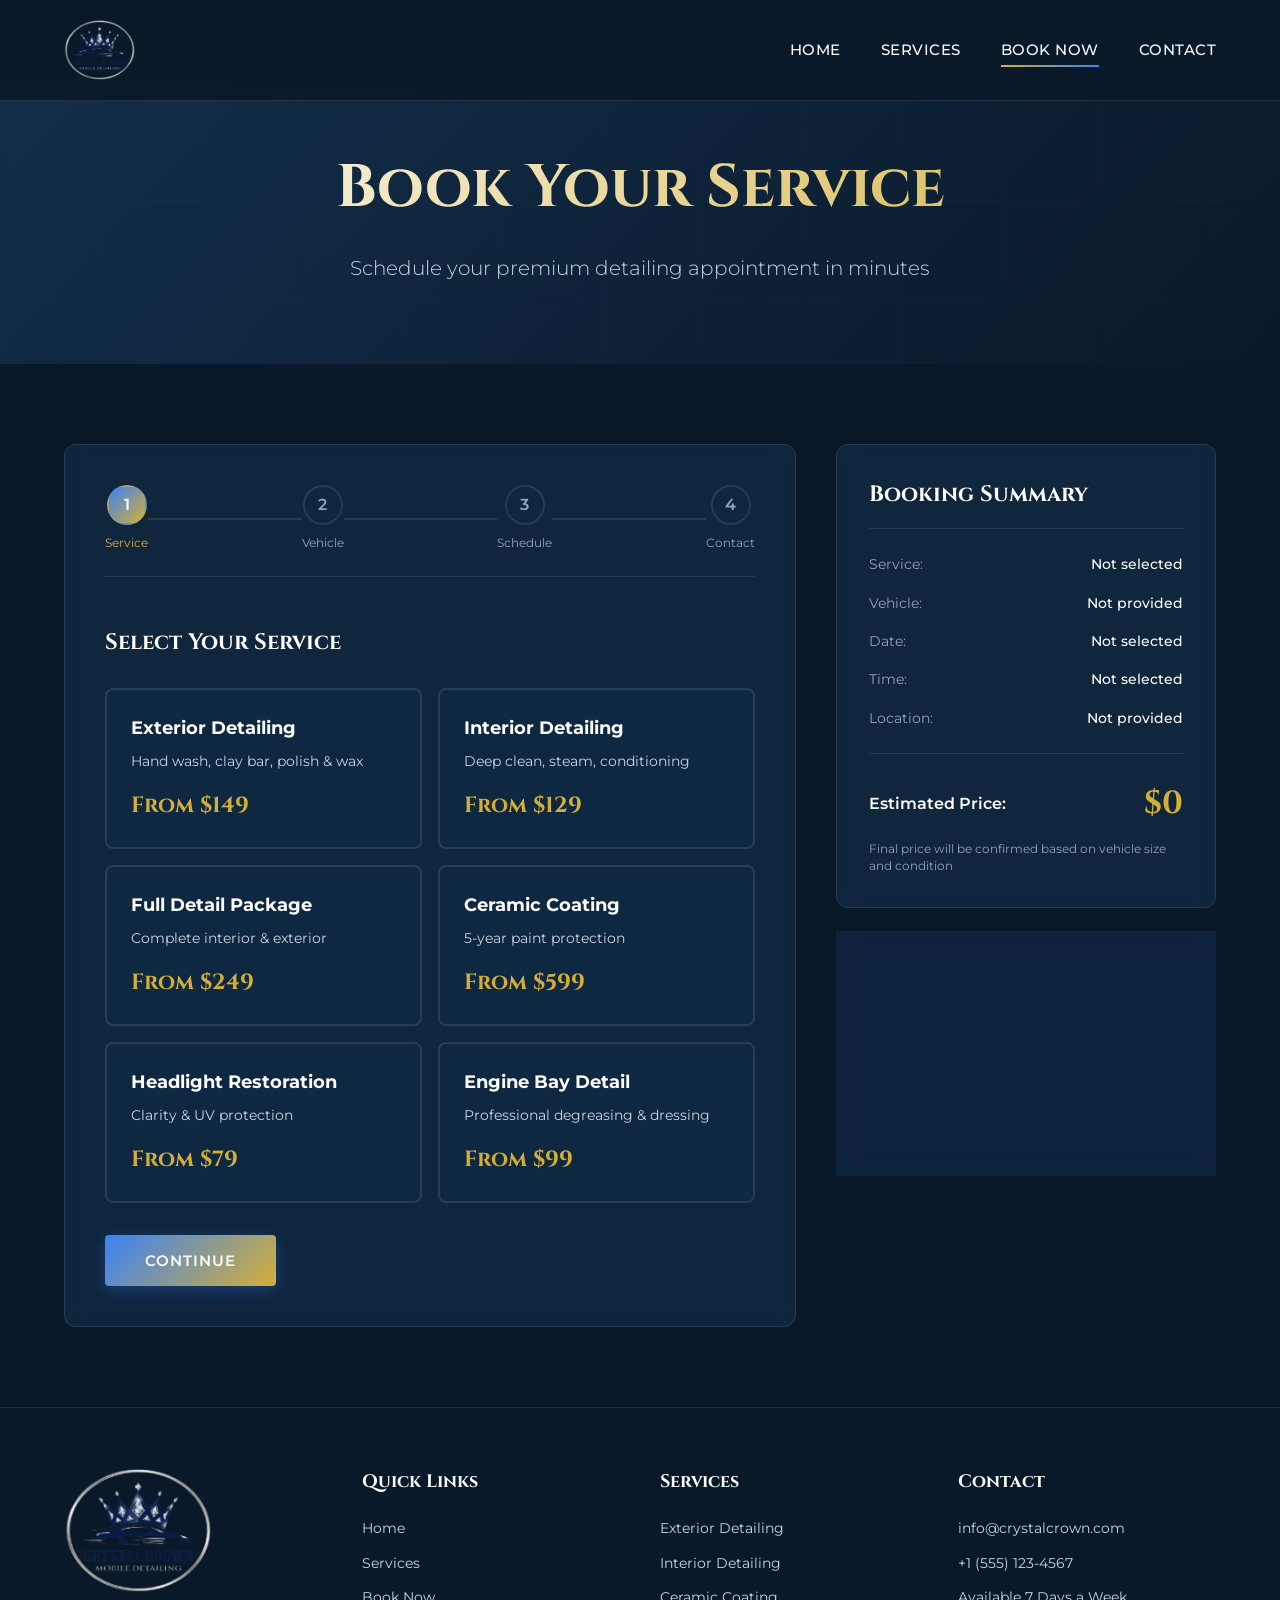
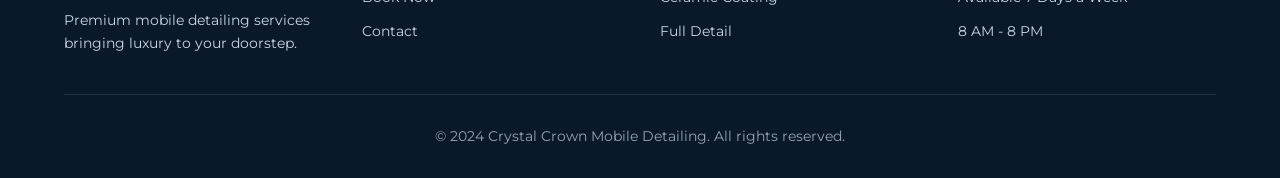
==== commit 7d062639: "170326-Added claude.md via init" ====
--- a/bookings.html
+++ b/bookings.html
@@ -15,7 +15,7 @@
         <div class="container">
             <div class="nav-wrapper">
                 <a href="index.html" class="logo-link">
-                    <img src="IMG_9351.png" alt="Crystal Crown Mobile Detailing" class="logo">
+                    <img src="logo.webp" alt="Crystal Crown Mobile Detailing" class="logo">
                 </a>
                 <button class="mobile-menu-toggle" aria-label="Toggle menu">
                     <span></span>
@@ -298,7 +298,7 @@
         <div class="container">
             <div class="footer-grid">
                 <div class="footer-col">
-                    <img src="IMG_9351.png" alt="Crystal Crown" class="footer-logo">
+                    <img src="logo.webp" alt="Crystal Crown" class="footer-logo">
                     <p class="footer-text">Premium mobile detailing services bringing luxury to your doorstep.</p>
                 </div>
                 <div class="footer-col">
